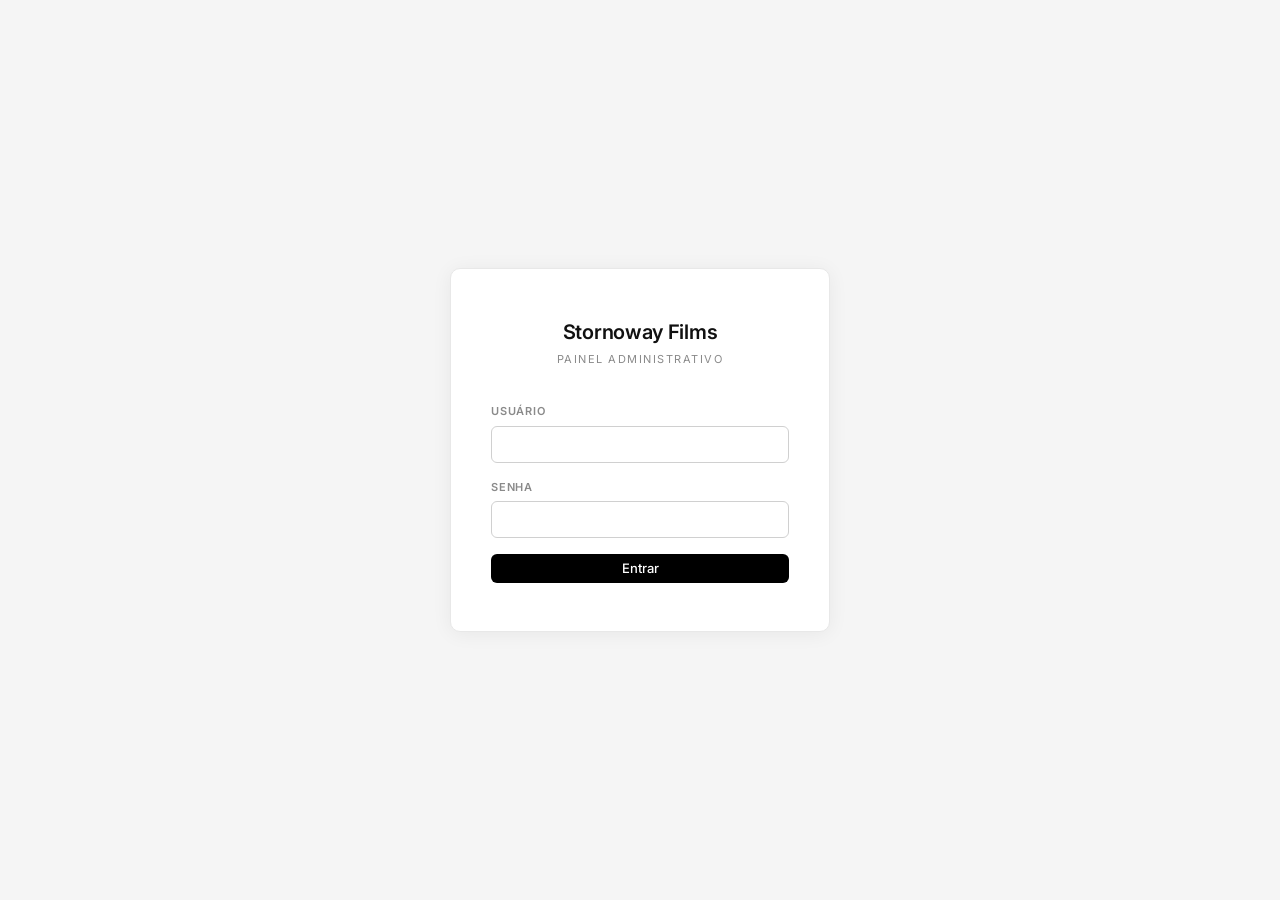
==== admin/index.html @ 33dde573 "fix: remove duplicated legacy admin markup/styles" ====
﻿<!DOCTYPE html>
<html lang="pt-BR">
<head>
  <meta charset="UTF-8" />
  <meta name="viewport" content="width=device-width, initial-scale=1" />
  <title>Admin — Stornoway Films</title>
  <link rel="preconnect" href="https://fonts.googleapis.com" />
  <link href="https://fonts.googleapis.com/css2?family=Inter:wght@300;400;500;600&display=swap" rel="stylesheet" />
  <link rel="stylesheet" href="/admin/css/admin.css" />
</head>
<body>

  <div id="loginScreen" class="login-screen">
    <div class="login-card">
      <div class="login-logo">Stornoway Films</div>
      <div class="login-sub">Painel Administrativo</div>
      <div id="loginError" class="login-error"></div>
      <form id="loginForm">
        <div class="field">
          <label>Usuário</label>
          <input type="text" id="loginUser" autocomplete="username" required />
        </div>
        <div class="field">
          <label>Senha</label>
          <input type="password" id="loginPass" autocomplete="current-password" required />
        </div>
        <button type="submit" class="btn btn-black btn-block">Entrar</button>
      </form>
    </div>
  </div>

  <div id="appLayout" class="app-layout" style="display:none;">
    <header class="app-header">
      <div class="app-header__brand">
        <svg width="20" height="20" viewBox="0 0 24 24" fill="none" stroke="currentColor" stroke-width="1.5"><circle cx="12" cy="12" r="10"/><polygon points="10 8 16 12 10 16 10 8" fill="currentColor" stroke="none"/></svg>
        <span>Gerenciador de Vídeos</span>
      </div>
      <div class="app-header__right">
        <a href="/" target="_blank" class="app-header__link">Ver site ↗</a>
        <span id="headerUser" class="app-header__user"></span>
        <button id="logoutBtn" class="btn btn-ghost">Sair</button>
      </div>
    </header>

    <main class="app-main">
      <div class="page-header">
        <div>
          <h1 class="page-title">Vídeos do Site</h1>
          <p class="page-desc">Cada card representa um espaço de vídeo nas páginas do site. Clique para adicionar ou editar.</p>
        </div>
        <button id="refreshBtn" class="btn btn-outline btn-sm">↺ Atualizar</button>
      </div>
      <div id="videoGrid" class="video-grid">
        <div class="grid-loading">Carregando vídeos...</div>
      </div>
    </main>
  </div>

  <div id="modalOverlay" class="modal-overlay">
    <div id="modalBox" class="modal-box">
      <div class="modal-header">
        <h3 id="modalTitle"></h3>
        <button id="modalClose" class="modal-close" aria-label="Fechar">✕</button>
      </div>
      <div id="modalBody" class="modal-body"></div>
    </div>
  </div>

  <div id="toastContainer" class="toast-container"></div>
  <div id="confirmOverlay" class="confirm-overlay" style="display:none;"></div>

  <script src="/admin/js/app.js"></script>
</body>
</html>
---- admin/css/admin.css ----
﻿/* ============================================================
   ADMIN — Stornoway Films · Minimal B&W
   ============================================================ */

:root {
  --white:  #FFFFFF;
  --off:    #F5F5F5;
  --line:   #E8E8E8;
  --line2:  #D0D0D0;
  --muted:  #8A8A8A;
  --text:   #111111;
  --black:  #000000;
  --danger: #CC2222;
  --green:  #1A7A3A;
  --radius: 10px;
  --font:   'Inter', -apple-system, BlinkMacSystemFont, sans-serif;
}

* { margin: 0; padding: 0; box-sizing: border-box; }
body { font-family: var(--font); background: var(--off); color: var(--text); font-size: 14px; line-height: 1.5; min-height: 100vh; }

.login-screen { min-height: 100vh; display: flex; align-items: center; justify-content: center; background: var(--off); }
.login-card { background: var(--white); border: 1px solid var(--line); border-radius: var(--radius); padding: 48px 40px; width: 100%; max-width: 380px; box-shadow: 0 2px 20px rgba(0,0,0,.06); }
.login-logo { font-size: 20px; font-weight: 600; letter-spacing: -.3px; text-align: center; margin-bottom: 4px; }
.login-sub { text-align: center; color: var(--muted); font-size: 11px; text-transform: uppercase; letter-spacing: 1.5px; margin-bottom: 36px; }
.login-error { background: #FEF2F2; border: 1px solid #FCA5A5; color: var(--danger); border-radius: 6px; padding: 10px 14px; font-size: 13px; margin-bottom: 16px; display: none; }

.field { margin-bottom: 16px; }
.field label { display: block; font-size: 11px; font-weight: 600; text-transform: uppercase; letter-spacing: .8px; color: var(--muted); margin-bottom: 6px; }
.field input, .field select, .field textarea { width: 100%; padding: 9px 12px; border: 1px solid var(--line2); border-radius: 6px; font-size: 14px; font-family: inherit; color: var(--text); background: var(--white); outline: none; transition: border-color .15s; }
.field input:focus, .field select:focus, .field textarea:focus { border-color: var(--black); }
.field textarea { min-height: 80px; resize: vertical; }
.field-hint { font-size: 11px; color: var(--muted); margin-top: 4px; }

.btn { display: inline-flex; align-items: center; justify-content: center; gap: 6px; padding: 8px 16px; border-radius: 6px; font-size: 13px; font-weight: 500; font-family: inherit; cursor: pointer; border: none; transition: all .15s; text-decoration: none; white-space: nowrap; line-height: 1; }
.btn:disabled { opacity: .4; cursor: default; }
.btn-black { background: var(--black); color: var(--white); }
.btn-black:hover:not(:disabled) { background: #333; }
.btn-outline { background: var(--white); color: var(--text); border: 1px solid var(--line2); }
.btn-outline:hover:not(:disabled) { border-color: var(--text); }
.btn-ghost { background: transparent; color: var(--muted); }
.btn-ghost:hover:not(:disabled) { color: var(--text); }
.btn-danger { background: #FEF2F2; color: var(--danger); border: 1px solid #FCA5A5; }
.btn-danger:hover:not(:disabled) { background: #FEE2E2; }
.btn-success { background: #F0FBF4; color: var(--green); border: 1px solid #86EFAC; }
.btn-success:hover:not(:disabled) { background: #DCFCE7; }
.btn-sm { padding: 5px 11px; font-size: 12px; }
.btn-block { width: 100%; }

.app-layout { min-height: 100vh; background: var(--off); }
.app-header { background: var(--white); border-bottom: 1px solid var(--line); padding: 0 32px; height: 54px; display: flex; align-items: center; justify-content: space-between; position: sticky; top: 0; z-index: 100; }
.app-header__brand { display: flex; align-items: center; gap: 10px; font-weight: 600; font-size: 15px; letter-spacing: -.2px; }
.app-header__brand svg { color: var(--muted); }
.app-header__right { display: flex; align-items: center; gap: 16px; }
.app-header__link { font-size: 13px; color: var(--muted); text-decoration: none; }
.app-header__link:hover { color: var(--text); }
.app-header__user { font-size: 13px; color: var(--muted); }
.app-main { padding: 36px 32px; max-width: 1360px; margin: 0 auto; }
.page-header { display: flex; align-items: flex-start; justify-content: space-between; margin-bottom: 28px; }
.page-title { font-size: 22px; font-weight: 600; letter-spacing: -.3px; margin-bottom: 4px; }
.page-desc { color: var(--muted); font-size: 13px; }

.video-grid { display: grid; grid-template-columns: repeat(auto-fill, minmax(300px, 1fr)); gap: 20px; }
.grid-loading { color: var(--muted); font-size: 13px; padding: 48px 0; text-align: center; grid-column: 1/-1; }

.video-card { background: var(--white); border: 1px solid var(--line); border-radius: var(--radius); overflow: hidden; transition: box-shadow .2s, border-color .2s; }
.video-card:hover { box-shadow: 0 4px 20px rgba(0,0,0,.08); }
.video-card--empty { border-style: dashed; }
.video-card--empty:hover { border-color: var(--text); }
.vc-preview { position: relative; aspect-ratio: 16/9; background: #111; overflow: hidden; }
.vc-preview video, .vc-preview img { width: 100%; height: 100%; object-fit: cover; display: block; }
.vc-preview-empty { width: 100%; height: 100%; display: flex; flex-direction: column; align-items: center; justify-content: center; gap: 10px; background: #F8F8F8; cursor: pointer; transition: background .15s; }
.vc-preview-empty:hover { background: #F0F0F0; }
.vc-preview-empty svg { width: 32px; height: 32px; color: #BBBBBB; }
.vc-preview-empty span { font-size: 12px; color: var(--muted); }
.vc-badge { position: absolute; top: 10px; left: 10px; background: rgba(0,0,0,.75); color: #fff; font-size: 10px; font-weight: 600; padding: 3px 8px; border-radius: 20px; text-transform: uppercase; letter-spacing: .4px; backdrop-filter: blur(4px); }
.vc-badge--fallback { background: rgba(255,255,255,.85); color: #555; }
.vc-status { position: absolute; top: 10px; right: 10px; width: 9px; height: 9px; border-radius: 50%; background: #22C55E; box-shadow: 0 0 0 2px rgba(255,255,255,.4); }
.vc-status--off { background: #BBBBBB; }
.vc-overlay { position: absolute; inset: 0; background: rgba(0,0,0,.55); display: flex; align-items: center; justify-content: center; gap: 8px; opacity: 0; transition: opacity .2s; }
.vc-preview:hover .vc-overlay { opacity: 1; }
.vc-body { padding: 14px 16px 16px; }
.vc-page { font-size: 10px; font-weight: 600; text-transform: uppercase; letter-spacing: .8px; color: var(--muted); margin-bottom: 3px; }
.vc-name { font-size: 14px; font-weight: 600; margin-bottom: 4px; }
.vc-info { font-size: 11px; color: var(--muted); white-space: nowrap; overflow: hidden; text-overflow: ellipsis; margin-bottom: 12px; font-family: monospace; }
.vc-actions { display: flex; gap: 7px; flex-wrap: wrap; }

.type-toggle { display: grid; grid-template-columns: 1fr 1fr; gap: 0; border: 1px solid var(--line2); border-radius: 6px; overflow: hidden; margin-bottom: 20px; }
.type-toggle input[type="radio"] { display: none; }
.type-toggle label { padding: 11px 16px; text-align: center; cursor: pointer; font-size: 13px; font-weight: 500; color: var(--muted); transition: all .15s; border-right: 1px solid var(--line2); user-select: none; }
.type-toggle label:last-of-type { border-right: none; }
.type-toggle input[type="radio"]:checked + label { background: var(--black); color: var(--white); }

.upload-zone { border: 2px dashed var(--line2); border-radius: 6px; padding: 28px 16px; text-align: center; cursor: pointer; transition: all .2s; user-select: none; }
.upload-zone:hover, .upload-zone--drag { border-color: var(--black); background: #F8F8F8; }
.upload-zone input { display: none; }
.upload-zone__icon { font-size: 26px; margin-bottom: 8px; opacity: .35; }
.upload-zone__text { font-size: 13px; color: var(--muted); }
.upload-zone__text strong { color: var(--text); }
.upload-zone__name { font-size: 12px; color: var(--text); margin-top: 8px; font-weight: 500; }

.current-preview { margin-bottom: 16px; }
.current-preview video { width: 100%; border-radius: 6px; max-height: 180px; background: #111; }
.current-preview p { font-size: 11px; color: var(--muted); margin-top: 6px; }

.modal-overlay { position: fixed; inset: 0; background: rgba(0,0,0,.45); z-index: 1000; display: flex; align-items: center; justify-content: center; padding: 20px; opacity: 0; pointer-events: none; transition: opacity .2s; }
.modal-overlay--open { opacity: 1; pointer-events: all; }
.modal-box { background: var(--white); border-radius: var(--radius); width: 100%; max-width: 460px; max-height: 92vh; overflow-y: auto; box-shadow: 0 24px 64px rgba(0,0,0,.18); }
.modal-header { display: flex; align-items: center; justify-content: space-between; padding: 20px 24px 16px; border-bottom: 1px solid var(--line); position: sticky; top: 0; background: var(--white); z-index: 1; }
.modal-header h3 { font-size: 15px; font-weight: 600; }
.modal-close { background: none; border: none; cursor: pointer; font-size: 16px; color: var(--muted); line-height: 1; padding: 4px 6px; border-radius: 4px; }
.modal-close:hover { color: var(--text); background: var(--off); }
.modal-body { padding: 20px 24px 24px; }
.modal-footer { display: flex; justify-content: flex-end; gap: 8px; margin-top: 20px; padding-top: 16px; border-top: 1px solid var(--line); }
.yt-info { background: var(--off); border-radius: 6px; padding: 11px 13px; font-size: 12px; color: var(--muted); margin-top: 10px; line-height: 1.7; }

.toast-container { position: fixed; bottom: 24px; right: 24px; z-index: 2000; display: flex; flex-direction: column; gap: 8px; }
.toast { background: var(--text); color: var(--white); padding: 10px 16px; border-radius: 6px; font-size: 13px; font-weight: 500; animation: toastIn .2s ease; max-width: 320px; box-shadow: 0 4px 16px rgba(0,0,0,.2); }
.toast--error { background: var(--danger); }
@keyframes toastIn { from { opacity:0; transform:translateY(6px); } to { opacity:1; transform:none; } }

.confirm-overlay { position: fixed; inset: 0; background: rgba(0,0,0,.45); z-index: 2000; display: flex; align-items: center; justify-content: center; padding: 20px; }
.confirm-box { background: var(--white); border-radius: var(--radius); padding: 28px; max-width: 380px; width: 100%; box-shadow: 0 24px 64px rgba(0,0,0,.18); }
.confirm-box h3 { font-size: 16px; font-weight: 600; margin-bottom: 8px; }
.confirm-box p { color: var(--muted); font-size: 13px; margin-bottom: 20px; line-height: 1.6; }
.confirm-box__actions { display: flex; gap: 8px; justify-content: flex-end; }

@media (max-width: 640px) {
  .app-header { padding: 0 16px; }
  .app-main { padding: 20px 16px; }
  .video-grid { grid-template-columns: 1fr; }
  .page-header { flex-direction: column; gap: 12px; }
}
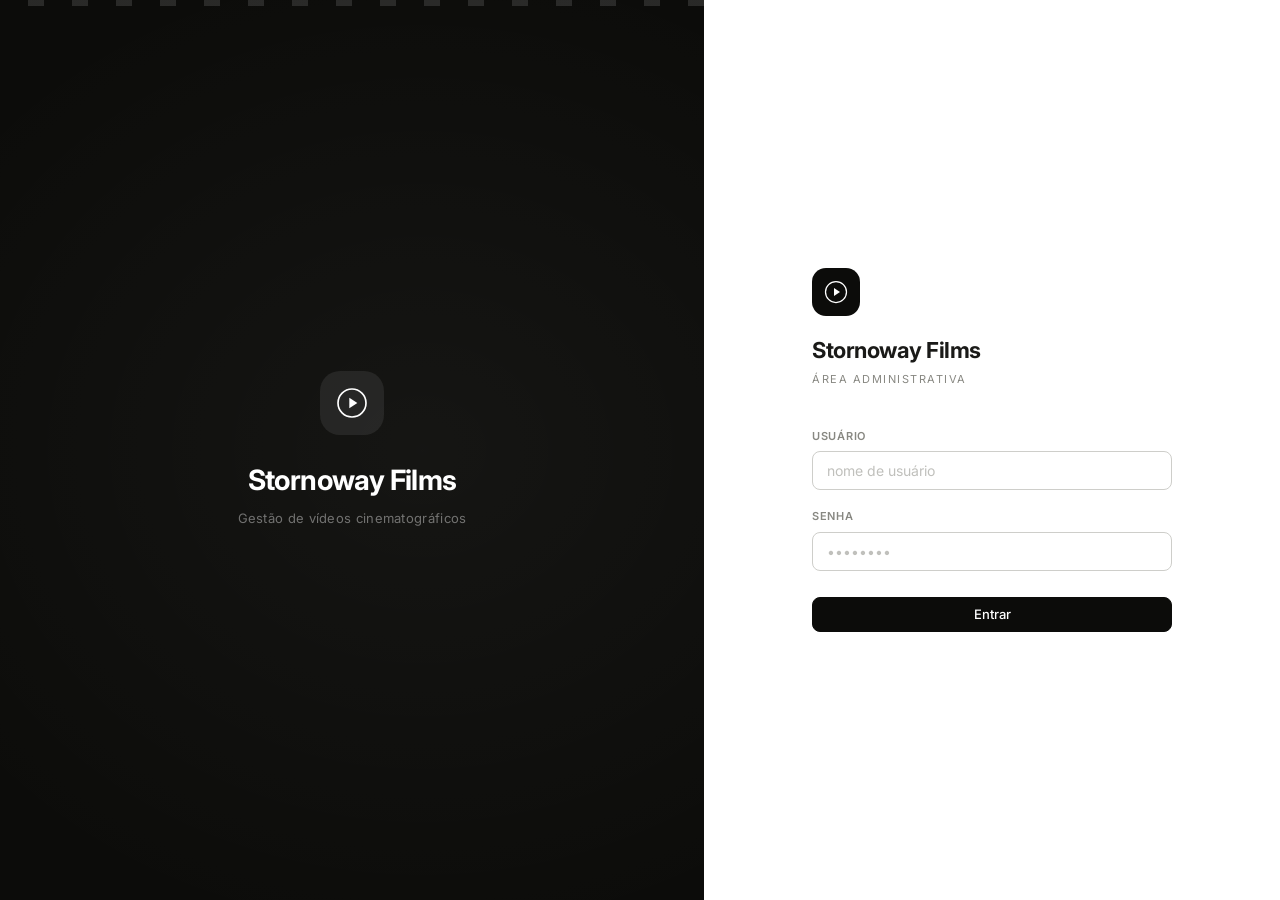
==== commit 41a24711: "feat: redesign admin panel with premium cinematic UI" ====
--- a/admin/index.html
+++ b/admin/index.html
@@ -3,72 +3,129 @@
 <head>
   <meta charset="UTF-8" />
   <meta name="viewport" content="width=device-width, initial-scale=1" />
-  <title>Admin — Stornoway Films</title>
+  <title>Stornoway Films — Admin</title>
   <link rel="preconnect" href="https://fonts.googleapis.com" />
-  <link href="https://fonts.googleapis.com/css2?family=Inter:wght@300;400;500;600&display=swap" rel="stylesheet" />
+  <link href="https://fonts.googleapis.com/css2?family=Inter:wght@300;400;500;600;700&display=swap" rel="stylesheet" />
   <link rel="stylesheet" href="/admin/css/admin.css" />
 </head>
 <body>
 
+  <!-- ─── LOGIN ──────────────────────────────────────────── -->
   <div id="loginScreen" class="login-screen">
-    <div class="login-card">
-      <div class="login-logo">Stornoway Films</div>
-      <div class="login-sub">Painel Administrativo</div>
-      <div id="loginError" class="login-error"></div>
-      <form id="loginForm">
-        <div class="field">
-          <label>Usuário</label>
-          <input type="text" id="loginUser" autocomplete="username" required />
+    <div class="login-visual">
+      <div class="login-visual__text">
+        <div class="lv-logo">
+          <svg viewBox="0 0 24 24" fill="none"><circle cx="12" cy="12" r="10.5" stroke="currentColor" stroke-width="1.25"/><polygon points="10 8 16 12 10 16" fill="currentColor"/></svg>
         </div>
-        <div class="field">
-          <label>Senha</label>
-          <input type="password" id="loginPass" autocomplete="current-password" required />
+        <h2 class="lv-title">Stornoway Films</h2>
+        <p class="lv-sub">Gestão de vídeos cinematográficos</p>
+      </div>
+    </div>
+    <div class="login-panel">
+      <div class="login-card">
+        <div class="lc-brand">
+          <div class="lc-mark">
+            <svg viewBox="0 0 24 24" fill="none"><circle cx="12" cy="12" r="10.5" stroke="currentColor" stroke-width="1.25"/><polygon points="10 8 16 12 10 16" fill="currentColor"/></svg>
+          </div>
+          <h1 class="lc-name">Stornoway Films</h1>
+          <p class="lc-tag">Área Administrativa</p>
         </div>
-        <button type="submit" class="btn btn-black btn-block">Entrar</button>
-      </form>
+        <div id="loginError" class="login-error" role="alert"></div>
+        <form id="loginForm" novalidate>
+          <div class="field">
+            <label for="loginUser">Usuário</label>
+            <input type="text" id="loginUser" placeholder="nome de usuário" autocomplete="username" />
+          </div>
+          <div class="field">
+            <label for="loginPass">Senha</label>
+            <input type="password" id="loginPass" placeholder="••••••••" autocomplete="current-password" />
+          </div>
+          <button type="submit" id="loginBtn" class="btn btn-primary btn-block" style="margin-top:8px">
+            <span id="loginBtnText">Entrar</span>
+            <svg id="loginSpinner" class="spin" viewBox="0 0 24 24" fill="none" stroke="currentColor" stroke-width="2.5" style="display:none;width:16px;height:16px"><path d="M21 12a9 9 0 1 1-6.219-8.56"/></svg>
+          </button>
+        </form>
+      </div>
     </div>
   </div>
 
-  <div id="appLayout" class="app-layout" style="display:none;">
-    <header class="app-header">
-      <div class="app-header__brand">
-        <svg width="20" height="20" viewBox="0 0 24 24" fill="none" stroke="currentColor" stroke-width="1.5"><circle cx="12" cy="12" r="10"/><polygon points="10 8 16 12 10 16 10 8" fill="currentColor" stroke="none"/></svg>
-        <span>Gerenciador de Vídeos</span>
+  <!-- ─── APP ────────────────────────────────────────────── -->
+  <div id="appLayout" class="app-layout" style="display:none">
+
+    <aside id="sidebar" class="sidebar">
+      <div class="sb-brand">
+        <div class="sb-logo">
+          <svg viewBox="0 0 24 24" fill="none"><circle cx="12" cy="12" r="10.5" stroke="currentColor" stroke-width="1.25"/><polygon points="10 8 16 12 10 16" fill="currentColor"/></svg>
+        </div>
+        <div>
+          <span class="sb-name">Stornoway</span>
+          <span class="sb-sub">Films Admin</span>
+        </div>
       </div>
-      <div class="app-header__right">
-        <a href="/" target="_blank" class="app-header__link">Ver site ↗</a>
-        <span id="headerUser" class="app-header__user"></span>
-        <button id="logoutBtn" class="btn btn-ghost">Sair</button>
+      <nav class="sb-nav">
+        <span class="sb-cat">Conteúdo</span>
+        <a href="#" class="sb-link is-active">
+          <svg viewBox="0 0 24 24" fill="none" stroke="currentColor" stroke-width="1.75"><rect x="2" y="3" width="20" height="14" rx="2.5"/><path d="m8 21 4-4 4 4"/></svg>
+          Vídeos do Site
+          <span class="sb-badge" id="videoBadge">6</span>
+        </a>
+      </nav>
+      <div class="sb-foot">
+        <a href="/" target="_blank" rel="noopener" class="sb-foot-link">
+          <svg viewBox="0 0 24 24" fill="none" stroke="currentColor" stroke-width="1.75"><path d="M18 13v6a2 2 0 0 1-2 2H5a2 2 0 0 1-2-2V8a2 2 0 0 1 2-2h6"/><polyline points="15 3 21 3 21 9"/><line x1="10" y1="14" x2="21" y2="3"/></svg>
+          Ver site
+        </a>
+        <button id="logoutBtn" class="sb-foot-link sb-logout">
+          <svg viewBox="0 0 24 24" fill="none" stroke="currentColor" stroke-width="1.75"><path d="M9 21H5a2 2 0 0 1-2-2V5a2 2 0 0 1 2-2h4"/><polyline points="16 17 21 12 16 7"/><line x1="21" y1="12" x2="9" y2="12"/></svg>
+          <span>Sair</span>
+          <span id="sidebarUser" class="sb-username"></span>
+        </button>
       </div>
-    </header>
+    </aside>
 
-    <main class="app-main">
-      <div class="page-header">
-        <div>
-          <h1 class="page-title">Vídeos do Site</h1>
-          <p class="page-desc">Cada card representa um espaço de vídeo nas páginas do site. Clique para adicionar ou editar.</p>
+    <div class="main-wrap">
+      <header class="main-header">
+        <button id="menuToggle" class="menu-toggle" aria-label="Abrir menu">
+          <svg viewBox="0 0 24 24" fill="none" stroke="currentColor" stroke-width="2"><line x1="3" y1="6" x2="21" y2="6"/><line x1="3" y1="12" x2="21" y2="12"/><line x1="3" y1="18" x2="21" y2="18"/></svg>
+        </button>
+        <div class="mh-info">
+          <h1 class="mh-title">Gerenciador de Vídeos</h1>
+          <p class="mh-desc">Gerencie os vídeos de cada seção do site</p>
         </div>
-        <button id="refreshBtn" class="btn btn-outline btn-sm">↺ Atualizar</button>
-      </div>
-      <div id="videoGrid" class="video-grid">
-        <div class="grid-loading">Carregando vídeos...</div>
-      </div>
-    </main>
+        <button id="refreshBtn" class="btn btn-ghost btn-sm">
+          <svg viewBox="0 0 24 24" fill="none" stroke="currentColor" stroke-width="2"><polyline points="1 4 1 10 7 10"/><path d="M3.51 15a9 9 0 1 0 .49-3.44"/></svg>
+          Atualizar
+        </button>
+      </header>
+      <main class="main-content">
+        <div id="videoGrid" class="video-grid">
+          <div class="grid-loading">
+            <div class="ld-dots"><span></span><span></span><span></span></div>
+            <p>Carregando vídeos…</p>
+          </div>
+        </div>
+      </main>
+    </div>
+
+    <div id="sidebarBackdrop" class="sb-backdrop"></div>
   </div>
 
-  <div id="modalOverlay" class="modal-overlay">
+  <!-- ─── MODAL ──────────────────────────────────────────── -->
+  <div id="modalOverlay" class="modal-overlay" role="dialog" aria-modal="true">
     <div id="modalBox" class="modal-box">
-      <div class="modal-header">
-        <h3 id="modalTitle"></h3>
-        <button id="modalClose" class="modal-close" aria-label="Fechar">✕</button>
+      <div class="modal-head">
+        <h3 id="modalTitle" class="modal-head__title"></h3>
+        <button id="modalClose" class="modal-close" aria-label="Fechar">
+          <svg viewBox="0 0 24 24" fill="none" stroke="currentColor" stroke-width="2.5"><line x1="18" y1="6" x2="6" y2="18"/><line x1="6" y1="6" x2="18" y2="18"/></svg>
+        </button>
       </div>
       <div id="modalBody" class="modal-body"></div>
     </div>
   </div>
 
-  <div id="toastContainer" class="toast-container"></div>
-  <div id="confirmOverlay" class="confirm-overlay" style="display:none;"></div>
+  <div id="toastContainer" class="toast-wrap"></div>
+  <div id="confirmOverlay" class="confirm-overlay" style="display:none"></div>
 
   <script src="/admin/js/app.js"></script>
 </body>
-</html>
+</html>
--- a/admin/css/admin.css
+++ b/admin/css/admin.css
@@ -1,133 +1,242 @@
-﻿/* ============================================================
-   ADMIN — Stornoway Films · Minimal B&W
-   ============================================================ */
+﻿/* ================================================================
+   STORNOWAY FILMS — ADMIN PANEL  |  Premium Cinematic Design
+   ================================================================ */
 
 :root {
-  --white:  #FFFFFF;
-  --off:    #F5F5F5;
-  --line:   #E8E8E8;
-  --line2:  #D0D0D0;
-  --muted:  #8A8A8A;
-  --text:   #111111;
-  --black:  #000000;
-  --danger: #CC2222;
-  --green:  #1A7A3A;
-  --radius: 10px;
-  --font:   'Inter', -apple-system, BlinkMacSystemFont, sans-serif;
-}
-
-* { margin: 0; padding: 0; box-sizing: border-box; }
-body { font-family: var(--font); background: var(--off); color: var(--text); font-size: 14px; line-height: 1.5; min-height: 100vh; }
-
-.login-screen { min-height: 100vh; display: flex; align-items: center; justify-content: center; background: var(--off); }
-.login-card { background: var(--white); border: 1px solid var(--line); border-radius: var(--radius); padding: 48px 40px; width: 100%; max-width: 380px; box-shadow: 0 2px 20px rgba(0,0,0,.06); }
-.login-logo { font-size: 20px; font-weight: 600; letter-spacing: -.3px; text-align: center; margin-bottom: 4px; }
-.login-sub { text-align: center; color: var(--muted); font-size: 11px; text-transform: uppercase; letter-spacing: 1.5px; margin-bottom: 36px; }
-.login-error { background: #FEF2F2; border: 1px solid #FCA5A5; color: var(--danger); border-radius: 6px; padding: 10px 14px; font-size: 13px; margin-bottom: 16px; display: none; }
-
-.field { margin-bottom: 16px; }
-.field label { display: block; font-size: 11px; font-weight: 600; text-transform: uppercase; letter-spacing: .8px; color: var(--muted); margin-bottom: 6px; }
-.field input, .field select, .field textarea { width: 100%; padding: 9px 12px; border: 1px solid var(--line2); border-radius: 6px; font-size: 14px; font-family: inherit; color: var(--text); background: var(--white); outline: none; transition: border-color .15s; }
-.field input:focus, .field select:focus, .field textarea:focus { border-color: var(--black); }
-.field textarea { min-height: 80px; resize: vertical; }
-.field-hint { font-size: 11px; color: var(--muted); margin-top: 4px; }
-
-.btn { display: inline-flex; align-items: center; justify-content: center; gap: 6px; padding: 8px 16px; border-radius: 6px; font-size: 13px; font-weight: 500; font-family: inherit; cursor: pointer; border: none; transition: all .15s; text-decoration: none; white-space: nowrap; line-height: 1; }
-.btn:disabled { opacity: .4; cursor: default; }
-.btn-black { background: var(--black); color: var(--white); }
-.btn-black:hover:not(:disabled) { background: #333; }
-.btn-outline { background: var(--white); color: var(--text); border: 1px solid var(--line2); }
-.btn-outline:hover:not(:disabled) { border-color: var(--text); }
-.btn-ghost { background: transparent; color: var(--muted); }
-.btn-ghost:hover:not(:disabled) { color: var(--text); }
-.btn-danger { background: #FEF2F2; color: var(--danger); border: 1px solid #FCA5A5; }
-.btn-danger:hover:not(:disabled) { background: #FEE2E2; }
-.btn-success { background: #F0FBF4; color: var(--green); border: 1px solid #86EFAC; }
-.btn-success:hover:not(:disabled) { background: #DCFCE7; }
-.btn-sm { padding: 5px 11px; font-size: 12px; }
-.btn-block { width: 100%; }
-
-.app-layout { min-height: 100vh; background: var(--off); }
-.app-header { background: var(--white); border-bottom: 1px solid var(--line); padding: 0 32px; height: 54px; display: flex; align-items: center; justify-content: space-between; position: sticky; top: 0; z-index: 100; }
-.app-header__brand { display: flex; align-items: center; gap: 10px; font-weight: 600; font-size: 15px; letter-spacing: -.2px; }
-.app-header__brand svg { color: var(--muted); }
-.app-header__right { display: flex; align-items: center; gap: 16px; }
-.app-header__link { font-size: 13px; color: var(--muted); text-decoration: none; }
-.app-header__link:hover { color: var(--text); }
-.app-header__user { font-size: 13px; color: var(--muted); }
-.app-main { padding: 36px 32px; max-width: 1360px; margin: 0 auto; }
-.page-header { display: flex; align-items: flex-start; justify-content: space-between; margin-bottom: 28px; }
-.page-title { font-size: 22px; font-weight: 600; letter-spacing: -.3px; margin-bottom: 4px; }
-.page-desc { color: var(--muted); font-size: 13px; }
-
-.video-grid { display: grid; grid-template-columns: repeat(auto-fill, minmax(300px, 1fr)); gap: 20px; }
-.grid-loading { color: var(--muted); font-size: 13px; padding: 48px 0; text-align: center; grid-column: 1/-1; }
-
-.video-card { background: var(--white); border: 1px solid var(--line); border-radius: var(--radius); overflow: hidden; transition: box-shadow .2s, border-color .2s; }
-.video-card:hover { box-shadow: 0 4px 20px rgba(0,0,0,.08); }
-.video-card--empty { border-style: dashed; }
-.video-card--empty:hover { border-color: var(--text); }
-.vc-preview { position: relative; aspect-ratio: 16/9; background: #111; overflow: hidden; }
-.vc-preview video, .vc-preview img { width: 100%; height: 100%; object-fit: cover; display: block; }
-.vc-preview-empty { width: 100%; height: 100%; display: flex; flex-direction: column; align-items: center; justify-content: center; gap: 10px; background: #F8F8F8; cursor: pointer; transition: background .15s; }
-.vc-preview-empty:hover { background: #F0F0F0; }
-.vc-preview-empty svg { width: 32px; height: 32px; color: #BBBBBB; }
-.vc-preview-empty span { font-size: 12px; color: var(--muted); }
-.vc-badge { position: absolute; top: 10px; left: 10px; background: rgba(0,0,0,.75); color: #fff; font-size: 10px; font-weight: 600; padding: 3px 8px; border-radius: 20px; text-transform: uppercase; letter-spacing: .4px; backdrop-filter: blur(4px); }
-.vc-badge--fallback { background: rgba(255,255,255,.85); color: #555; }
-.vc-status { position: absolute; top: 10px; right: 10px; width: 9px; height: 9px; border-radius: 50%; background: #22C55E; box-shadow: 0 0 0 2px rgba(255,255,255,.4); }
-.vc-status--off { background: #BBBBBB; }
-.vc-overlay { position: absolute; inset: 0; background: rgba(0,0,0,.55); display: flex; align-items: center; justify-content: center; gap: 8px; opacity: 0; transition: opacity .2s; }
-.vc-preview:hover .vc-overlay { opacity: 1; }
-.vc-body { padding: 14px 16px 16px; }
-.vc-page { font-size: 10px; font-weight: 600; text-transform: uppercase; letter-spacing: .8px; color: var(--muted); margin-bottom: 3px; }
-.vc-name { font-size: 14px; font-weight: 600; margin-bottom: 4px; }
-.vc-info { font-size: 11px; color: var(--muted); white-space: nowrap; overflow: hidden; text-overflow: ellipsis; margin-bottom: 12px; font-family: monospace; }
-.vc-actions { display: flex; gap: 7px; flex-wrap: wrap; }
-
-.type-toggle { display: grid; grid-template-columns: 1fr 1fr; gap: 0; border: 1px solid var(--line2); border-radius: 6px; overflow: hidden; margin-bottom: 20px; }
-.type-toggle input[type="radio"] { display: none; }
-.type-toggle label { padding: 11px 16px; text-align: center; cursor: pointer; font-size: 13px; font-weight: 500; color: var(--muted); transition: all .15s; border-right: 1px solid var(--line2); user-select: none; }
-.type-toggle label:last-of-type { border-right: none; }
-.type-toggle input[type="radio"]:checked + label { background: var(--black); color: var(--white); }
-
-.upload-zone { border: 2px dashed var(--line2); border-radius: 6px; padding: 28px 16px; text-align: center; cursor: pointer; transition: all .2s; user-select: none; }
-.upload-zone:hover, .upload-zone--drag { border-color: var(--black); background: #F8F8F8; }
-.upload-zone input { display: none; }
-.upload-zone__icon { font-size: 26px; margin-bottom: 8px; opacity: .35; }
-.upload-zone__text { font-size: 13px; color: var(--muted); }
-.upload-zone__text strong { color: var(--text); }
-.upload-zone__name { font-size: 12px; color: var(--text); margin-top: 8px; font-weight: 500; }
-
-.current-preview { margin-bottom: 16px; }
-.current-preview video { width: 100%; border-radius: 6px; max-height: 180px; background: #111; }
-.current-preview p { font-size: 11px; color: var(--muted); margin-top: 6px; }
-
-.modal-overlay { position: fixed; inset: 0; background: rgba(0,0,0,.45); z-index: 1000; display: flex; align-items: center; justify-content: center; padding: 20px; opacity: 0; pointer-events: none; transition: opacity .2s; }
-.modal-overlay--open { opacity: 1; pointer-events: all; }
-.modal-box { background: var(--white); border-radius: var(--radius); width: 100%; max-width: 460px; max-height: 92vh; overflow-y: auto; box-shadow: 0 24px 64px rgba(0,0,0,.18); }
-.modal-header { display: flex; align-items: center; justify-content: space-between; padding: 20px 24px 16px; border-bottom: 1px solid var(--line); position: sticky; top: 0; background: var(--white); z-index: 1; }
-.modal-header h3 { font-size: 15px; font-weight: 600; }
-.modal-close { background: none; border: none; cursor: pointer; font-size: 16px; color: var(--muted); line-height: 1; padding: 4px 6px; border-radius: 4px; }
-.modal-close:hover { color: var(--text); background: var(--off); }
-.modal-body { padding: 20px 24px 24px; }
-.modal-footer { display: flex; justify-content: flex-end; gap: 8px; margin-top: 20px; padding-top: 16px; border-top: 1px solid var(--line); }
-.yt-info { background: var(--off); border-radius: 6px; padding: 11px 13px; font-size: 12px; color: var(--muted); margin-top: 10px; line-height: 1.7; }
-
-.toast-container { position: fixed; bottom: 24px; right: 24px; z-index: 2000; display: flex; flex-direction: column; gap: 8px; }
-.toast { background: var(--text); color: var(--white); padding: 10px 16px; border-radius: 6px; font-size: 13px; font-weight: 500; animation: toastIn .2s ease; max-width: 320px; box-shadow: 0 4px 16px rgba(0,0,0,.2); }
-.toast--error { background: var(--danger); }
-@keyframes toastIn { from { opacity:0; transform:translateY(6px); } to { opacity:1; transform:none; } }
-
-.confirm-overlay { position: fixed; inset: 0; background: rgba(0,0,0,.45); z-index: 2000; display: flex; align-items: center; justify-content: center; padding: 20px; }
-.confirm-box { background: var(--white); border-radius: var(--radius); padding: 28px; max-width: 380px; width: 100%; box-shadow: 0 24px 64px rgba(0,0,0,.18); }
-.confirm-box h3 { font-size: 16px; font-weight: 600; margin-bottom: 8px; }
-.confirm-box p { color: var(--muted); font-size: 13px; margin-bottom: 20px; line-height: 1.6; }
-.confirm-box__actions { display: flex; gap: 8px; justify-content: flex-end; }
-
-@media (max-width: 640px) {
-  .app-header { padding: 0 16px; }
-  .app-main { padding: 20px 16px; }
-  .video-grid { grid-template-columns: 1fr; }
-  .page-header { flex-direction: column; gap: 12px; }
-}
+  --bg:          #F2F2F0;
+  --white:       #FFFFFF;
+  --border:      #E5E5E2;
+  --border2:     #CECECA;
+  --muted:       #888882;
+  --text:        #1A1A18;
+  --black:       #0C0C0A;
+  --sb-bg:       #0F0F0D;
+  --sb-border:   rgba(255,255,255,.07);
+  --sb-text:     #E0E0DC;
+  --sb-muted:    #555550;
+  --sb-hover:    rgba(255,255,255,.06);
+  --sb-active:   rgba(255,255,255,.11);
+  --sb-w:        230px;
+  --red:         #DC2626;
+  --green:       #16A34A;
+  --amber:       #B45309;
+  --r:           12px;
+  --r-sm:        8px;
+  --r-xs:        6px;
+  --sh-card:     0 1px 4px rgba(0,0,0,.04),0 4px 16px rgba(0,0,0,.04);
+  --sh-modal:    0 24px 80px rgba(0,0,0,.22);
+  --font:        'Inter',-apple-system,BlinkMacSystemFont,'Segoe UI',sans-serif;
+  --mono:        'SFMono-Regular',Consolas,'Courier New',monospace;
+}
+
+*,*::before,*::after { box-sizing:border-box;margin:0;padding:0 }
+html { -webkit-text-size-adjust:100% }
+body { font-family:var(--font);background:var(--bg);color:var(--text);font-size:14px;line-height:1.5;min-height:100vh;-webkit-font-smoothing:antialiased }
+a { text-decoration:none }
+button { font-family:inherit }
+img,video { display:block }
+
+/* ── LOGIN ─────────────────────────────────────────────────── */
+.login-screen { min-height:100vh;display:flex }
+
+.login-visual {
+  flex:0 0 55%;
+  background:var(--black);
+  position:relative;
+  overflow:hidden;
+  display:flex;
+  align-items:center;
+  justify-content:center;
+}
+.login-visual::before {
+  content:'';position:absolute;inset:0;
+  background:radial-gradient(ellipse 120% 80% at 60% 50%,rgba(255,255,255,.04) 0%,transparent 70%);
+}
+.login-visual::after {
+  content:'';position:absolute;top:0;left:0;right:0;height:6px;
+  background:repeating-linear-gradient(90deg,transparent 0,transparent 28px,rgba(255,255,255,.12) 28px,rgba(255,255,255,.12) 44px);
+}
+.login-visual__text { position:relative;z-index:1;text-align:center;padding:40px }
+.lv-logo { width:64px;height:64px;background:rgba(255,255,255,.08);border-radius:20px;display:flex;align-items:center;justify-content:center;color:#fff;margin:0 auto 24px }
+.lv-logo svg { width:32px;height:32px }
+.lv-title { font-size:28px;font-weight:700;letter-spacing:-.6px;color:#fff;margin-bottom:8px }
+.lv-sub { font-size:13px;color:rgba(255,255,255,.4);letter-spacing:.3px }
+
+.login-panel { flex:0 0 45%;background:var(--white);display:flex;align-items:center;justify-content:center;padding:60px 56px }
+.login-card { width:100%;max-width:360px }
+
+.lc-brand { margin-bottom:40px }
+.lc-mark { width:48px;height:48px;background:var(--black);border-radius:14px;display:flex;align-items:center;justify-content:center;color:#fff;margin-bottom:18px }
+.lc-mark svg { width:24px;height:24px }
+.lc-name { font-size:22px;font-weight:700;letter-spacing:-.5px;color:var(--text);margin-bottom:4px }
+.lc-tag { font-size:11px;color:var(--muted);text-transform:uppercase;letter-spacing:1.5px }
+
+.login-error { background:#FEF2F2;border:1px solid #FECACA;color:var(--red);border-radius:var(--r-xs);padding:10px 14px;font-size:13px;margin-bottom:20px;display:none }
+
+/* ── FIELDS ────────────────────────────────────────────────── */
+.field { margin-bottom:18px }
+.field label { display:block;font-size:11px;font-weight:600;text-transform:uppercase;letter-spacing:.7px;color:var(--muted);margin-bottom:7px }
+.field input,.field select,.field textarea { width:100%;padding:10px 14px;border:1.5px solid var(--border2);border-radius:var(--r-sm);font-size:14px;font-family:inherit;color:var(--text);background:var(--white);outline:none;transition:border-color .15s,box-shadow .15s;appearance:none }
+.field input:focus,.field select:focus,.field textarea:focus { border-color:var(--black);box-shadow:0 0 0 3px rgba(12,12,10,.07) }
+.field input::placeholder { color:#C0C0BC }
+.field textarea { min-height:80px;resize:vertical }
+.field-hint { font-size:11px;color:var(--muted);margin-top:5px;line-height:1.5 }
+
+/* ── BUTTONS ───────────────────────────────────────────────── */
+.btn { display:inline-flex;align-items:center;justify-content:center;gap:7px;padding:10px 20px;border-radius:var(--r-sm);font-size:13px;font-weight:500;font-family:inherit;cursor:pointer;border:1.5px solid transparent;transition:background .15s,border-color .15s,color .15s,transform .1s;text-decoration:none;white-space:nowrap;line-height:1;user-select:none }
+.btn svg { width:15px;height:15px;flex-shrink:0 }
+.btn:disabled { opacity:.4;cursor:not-allowed }
+.btn:not(:disabled):active { transform:scale(.98) }
+.btn-primary { background:var(--black);color:#fff;border-color:var(--black) }
+.btn-primary:hover:not(:disabled) { background:#2A2A28;border-color:#2A2A28 }
+.btn-outline { background:var(--white);color:var(--text);border-color:var(--border2) }
+.btn-outline:hover:not(:disabled) { border-color:var(--text) }
+.btn-ghost { background:transparent;color:var(--muted);border-color:transparent }
+.btn-ghost:hover:not(:disabled) { color:var(--text);background:var(--border) }
+.btn-danger { background:#FEF2F2;color:var(--red);border-color:#FECACA }
+.btn-danger:hover:not(:disabled) { background:#FEE2E2 }
+.btn-success { background:#F0FDF4;color:var(--green);border-color:#BBF7D0 }
+.btn-success:hover:not(:disabled) { background:#DCFCE7 }
+.btn-sm { padding:6px 13px;font-size:12px }
+.btn-block { width:100% }
+.spin { animation:spin .7s linear infinite }
+@keyframes spin { to { transform:rotate(360deg) } }
+
+/* ── APP LAYOUT ────────────────────────────────────────────── */
+.app-layout { display:flex;min-height:100vh }
+
+/* ── Sidebar ───────────────────────────────────────────────── */
+.sidebar { position:fixed;inset:0 auto 0 0;width:var(--sb-w);background:var(--sb-bg);display:flex;flex-direction:column;z-index:300;border-right:1px solid var(--sb-border);transition:transform .25s cubic-bezier(.4,0,.2,1) }
+.sb-brand { display:flex;align-items:center;gap:12px;padding:22px 18px;border-bottom:1px solid var(--sb-border) }
+.sb-logo { width:36px;height:36px;background:rgba(255,255,255,.1);border-radius:10px;display:flex;align-items:center;justify-content:center;color:var(--sb-text);flex-shrink:0 }
+.sb-logo svg { width:20px;height:20px }
+.sb-name { display:block;font-size:14px;font-weight:700;color:var(--sb-text);letter-spacing:-.2px;line-height:1.2 }
+.sb-sub { display:block;font-size:10px;color:var(--sb-muted);text-transform:uppercase;letter-spacing:1px }
+.sb-nav { flex:1;padding:12px 10px;overflow-y:auto }
+.sb-cat { display:block;font-size:9px;font-weight:700;text-transform:uppercase;letter-spacing:1.2px;color:var(--sb-muted);padding:14px 10px 6px }
+.sb-link { display:flex;align-items:center;gap:9px;padding:9px 10px;border-radius:8px;font-size:13px;font-weight:500;color:rgba(224,224,220,.6);cursor:pointer;transition:background .15s,color .15s }
+.sb-link svg { width:16px;height:16px;flex-shrink:0 }
+.sb-link:hover { background:var(--sb-hover);color:var(--sb-text) }
+.sb-link.is-active { background:var(--sb-active);color:var(--sb-text) }
+.sb-badge { margin-left:auto;background:rgba(255,255,255,.1);color:var(--sb-text);font-size:10px;font-weight:700;padding:2px 7px;border-radius:20px }
+.sb-foot { padding:10px 10px 14px;border-top:1px solid var(--sb-border) }
+.sb-foot-link { display:flex;align-items:center;gap:9px;padding:9px 10px;border-radius:8px;font-size:13px;color:var(--sb-muted);background:none;border:none;font-family:inherit;cursor:pointer;transition:background .15s,color .15s;text-align:left;width:100%;text-decoration:none }
+.sb-foot-link svg { width:15px;height:15px;flex-shrink:0 }
+.sb-foot-link:hover { color:var(--sb-text);background:var(--sb-hover) }
+.sb-logout:hover { color:#FCA5A5 }
+.sb-username { margin-left:auto;font-size:11px;opacity:.5;white-space:nowrap;overflow:hidden;text-overflow:ellipsis;max-width:72px }
+.sb-backdrop { display:none;position:fixed;inset:0;background:rgba(0,0,0,.5);z-index:299;backdrop-filter:blur(2px) }
+
+/* ── Main ──────────────────────────────────────────────────── */
+.main-wrap { flex:1;margin-left:var(--sb-w);display:flex;flex-direction:column;min-height:100vh }
+.main-header { background:var(--white);border-bottom:1px solid var(--border);padding:20px 36px;display:flex;align-items:center;gap:16px;position:sticky;top:0;z-index:200 }
+.menu-toggle { display:none;background:none;border:none;cursor:pointer;color:var(--muted);padding:4px;border-radius:6px;transition:background .15s;flex-shrink:0 }
+.menu-toggle svg { width:20px;height:20px }
+.menu-toggle:hover { background:var(--border);color:var(--text) }
+.mh-info { flex:1 }
+.mh-title { font-size:18px;font-weight:700;letter-spacing:-.4px;color:var(--text);margin-bottom:1px }
+.mh-desc { font-size:12px;color:var(--muted) }
+.main-content { padding:28px 36px;flex:1 }
+
+/* ── VIDEO GRID ────────────────────────────────────────────── */
+.video-grid { display:grid;grid-template-columns:repeat(auto-fill,minmax(290px,1fr));gap:18px }
+.grid-loading { grid-column:1/-1;text-align:center;padding:80px 0;color:var(--muted);font-size:13px }
+.ld-dots { display:flex;justify-content:center;gap:5px;margin-bottom:14px }
+.ld-dots span { width:7px;height:7px;border-radius:50%;background:var(--border2);animation:ldBounce .9s infinite ease-in-out both }
+.ld-dots span:nth-child(2) { animation-delay:.16s }
+.ld-dots span:nth-child(3) { animation-delay:.32s }
+@keyframes ldBounce { 0%,80%,100% { transform:scale(.6);opacity:.3 } 40% { transform:scale(1);opacity:1 } }
+
+/* ── VIDEO CARD ────────────────────────────────────────────── */
+.video-card { background:var(--white);border:1.5px solid var(--border);border-radius:var(--r);overflow:hidden;box-shadow:var(--sh-card);transition:box-shadow .2s,border-color .2s,transform .15s }
+.video-card:hover { box-shadow:0 6px 28px rgba(0,0,0,.1);border-color:var(--border2);transform:translateY(-2px) }
+.video-card--empty { border-style:dashed }
+.video-card--empty:hover { border-color:var(--text);border-style:dashed }
+.vc-preview { position:relative;aspect-ratio:16/9;background:#111;overflow:hidden }
+.vc-preview video,.vc-preview img { width:100%;height:100%;object-fit:cover;display:block }
+.vc-empty { width:100%;height:100%;display:flex;flex-direction:column;align-items:center;justify-content:center;gap:10px;background:#F6F6F4;cursor:pointer;transition:background .15s }
+.vc-empty:hover { background:#EEEEED }
+.vc-empty svg { width:32px;height:32px;color:#C8C8C4 }
+.vc-empty span { font-size:12px;color:var(--muted);font-weight:500 }
+.vc-badge { position:absolute;top:10px;left:10px;font-size:9px;font-weight:800;text-transform:uppercase;letter-spacing:.6px;padding:3px 8px;border-radius:30px;backdrop-filter:blur(8px);pointer-events:none }
+.vc-badge--upload { background:rgba(12,12,10,.78);color:#fff;border:1px solid rgba(255,255,255,.1) }
+.vc-badge--yt { background:rgba(220,38,38,.85);color:#fff }
+.vc-badge--html { background:rgba(255,255,255,.88);color:#555 }
+.vc-pill { position:absolute;top:10px;right:10px;display:flex;align-items:center;gap:4px;background:rgba(12,12,10,.72);border:1px solid rgba(255,255,255,.08);padding:3px 8px;border-radius:30px;backdrop-filter:blur(8px);pointer-events:none }
+.vc-pill__dot { width:5px;height:5px;border-radius:50%;background:#22C55E }
+.vc-pill__dot--off { background:#666 }
+.vc-pill__label { font-size:9px;font-weight:700;text-transform:uppercase;letter-spacing:.5px;color:#fff }
+.vc-hover { position:absolute;inset:0;background:rgba(0,0,0,.5);display:flex;align-items:center;justify-content:center;gap:8px;opacity:0;transition:opacity .2s }
+.vc-preview:hover .vc-hover { opacity:1 }
+.vc-body { padding:14px 16px 16px }
+.vc-page { font-size:9px;font-weight:800;text-transform:uppercase;letter-spacing:.9px;color:var(--muted);margin-bottom:3px }
+.vc-name { font-size:14px;font-weight:600;letter-spacing:-.2px;margin-bottom:4px }
+.vc-info { font-size:11px;color:var(--muted);white-space:nowrap;overflow:hidden;text-overflow:ellipsis;margin-bottom:13px;font-family:var(--mono) }
+.vc-actions { display:flex;gap:6px;flex-wrap:wrap }
+
+/* ── TYPE TOGGLE ───────────────────────────────────────────── */
+.type-toggle { display:grid;grid-template-columns:1fr 1fr;border:1.5px solid var(--border2);border-radius:var(--r-sm);overflow:hidden;margin-bottom:20px }
+.type-toggle input { display:none }
+.type-toggle label { padding:10px 14px;text-align:center;cursor:pointer;font-size:13px;font-weight:500;color:var(--muted);border-right:1.5px solid var(--border2);transition:all .15s;user-select:none }
+.type-toggle label:last-of-type { border-right:none }
+.type-toggle input:checked + label { background:var(--black);color:#fff;border-color:var(--black) }
+
+/* ── UPLOAD ZONE ───────────────────────────────────────────── */
+.upload-zone { border:2px dashed var(--border2);border-radius:var(--r-sm);padding:32px 16px;text-align:center;cursor:pointer;transition:border-color .2s,background .2s;user-select:none }
+.upload-zone:hover,.upload-zone--drag { border-color:var(--black);background:#F8F8F6 }
+.upload-zone input { display:none }
+.upload-zone__icon { font-size:26px;margin-bottom:8px;opacity:.35 }
+.upload-zone__text { font-size:13px;color:var(--muted) }
+.upload-zone__text strong { color:var(--text) }
+.upload-zone__name { font-size:12px;color:var(--text);margin-top:8px;font-weight:600 }
+.current-preview { margin-bottom:16px;border-radius:var(--r-sm);overflow:hidden;background:#0C0C0A }
+.current-preview video { width:100%;max-height:170px }
+.current-preview p { font-size:11px;color:var(--muted);padding:6px 10px 8px;background:var(--bg) }
+
+/* ── MODAL ─────────────────────────────────────────────────── */
+.modal-overlay { position:fixed;inset:0;background:rgba(0,0,0,.5);z-index:1000;display:flex;align-items:center;justify-content:center;padding:24px;opacity:0;pointer-events:none;transition:opacity .2s;backdrop-filter:blur(4px) }
+.modal-overlay--open { opacity:1;pointer-events:all }
+.modal-box { background:var(--white);border-radius:var(--r);width:100%;max-width:480px;max-height:90vh;overflow-y:auto;box-shadow:var(--sh-modal);transform:translateY(12px) scale(.98);transition:transform .25s cubic-bezier(.16,1,.3,1),opacity .2s;opacity:0 }
+.modal-overlay--open .modal-box { transform:none;opacity:1 }
+.modal-head { display:flex;align-items:center;justify-content:space-between;padding:20px 24px;border-bottom:1px solid var(--border);position:sticky;top:0;background:var(--white);z-index:1 }
+.modal-head__title { font-size:15px;font-weight:600;letter-spacing:-.2px }
+.modal-close { width:32px;height:32px;display:flex;align-items:center;justify-content:center;background:none;border:none;cursor:pointer;color:var(--muted);border-radius:var(--r-xs);transition:all .15s;flex-shrink:0 }
+.modal-close svg { width:15px;height:15px }
+.modal-close:hover { color:var(--text);background:var(--bg) }
+.modal-body { padding:22px 24px 24px }
+.modal-footer { display:flex;justify-content:flex-end;gap:8px;margin-top:22px;padding-top:16px;border-top:1px solid var(--border) }
+.yt-info { background:#FFFBEB;border:1px solid #FDE68A;border-radius:var(--r-xs);padding:10px 13px;font-size:12px;color:var(--amber);margin-top:10px;line-height:1.7 }
+
+/* ── TOAST ─────────────────────────────────────────────────── */
+.toast-wrap { position:fixed;bottom:28px;right:28px;z-index:3000;display:flex;flex-direction:column;align-items:flex-end;gap:8px }
+.toast { display:inline-flex;align-items:center;gap:9px;padding:11px 18px;border-radius:var(--r-sm);font-size:13px;font-weight:500;color:#fff;background:var(--black);box-shadow:0 4px 20px rgba(0,0,0,.2);animation:toastIn .25s cubic-bezier(.16,1,.3,1) both;max-width:340px;border:1px solid rgba(255,255,255,.08) }
+.toast--error { background:var(--red) }
+.toast--out { animation:toastOut .2s ease forwards }
+@keyframes toastIn { from { opacity:0;transform:translateX(16px) scale(.96) } to { opacity:1;transform:none } }
+@keyframes toastOut { to { opacity:0;transform:translateX(16px) scale(.96) } }
+
+/* ── CONFIRM ───────────────────────────────────────────────── */
+.confirm-overlay { position:fixed;inset:0;background:rgba(0,0,0,.5);z-index:2000;display:flex;align-items:center;justify-content:center;padding:24px;backdrop-filter:blur(4px) }
+.confirm-box { background:var(--white);border-radius:var(--r);padding:28px 28px 24px;max-width:380px;width:100%;box-shadow:var(--sh-modal);animation:confirmIn .2s cubic-bezier(.16,1,.3,1) both }
+@keyframes confirmIn { from { transform:scale(.95) translateY(10px);opacity:0 } to { transform:none;opacity:1 } }
+.confirm-icon { width:44px;height:44px;background:#FEF2F2;border-radius:12px;display:flex;align-items:center;justify-content:center;color:var(--red);margin-bottom:16px }
+.confirm-icon svg { width:22px;height:22px }
+.confirm-box h3 { font-size:16px;font-weight:700;letter-spacing:-.3px;margin-bottom:8px }
+.confirm-box p { color:var(--muted);font-size:13px;margin-bottom:22px;line-height:1.6 }
+.confirm-box__actions { display:flex;gap:8px;justify-content:flex-end }
+
+/* ── RESPONSIVE ────────────────────────────────────────────── */
+@media (max-width:900px) {
+  .login-visual { display:none }
+  .login-panel { flex:1;padding:48px 36px }
+}
+@media (max-width:768px) {
+  .sidebar { transform:translateX(-100%) }
+  .sidebar.is-open { transform:none }
+  .sb-backdrop.is-open { display:block }
+  .main-wrap { margin-left:0 }
+  .menu-toggle { display:flex }
+  .main-header { padding:16px 20px }
+  .main-content { padding:20px }
+  .video-grid { grid-template-columns:1fr }
+}
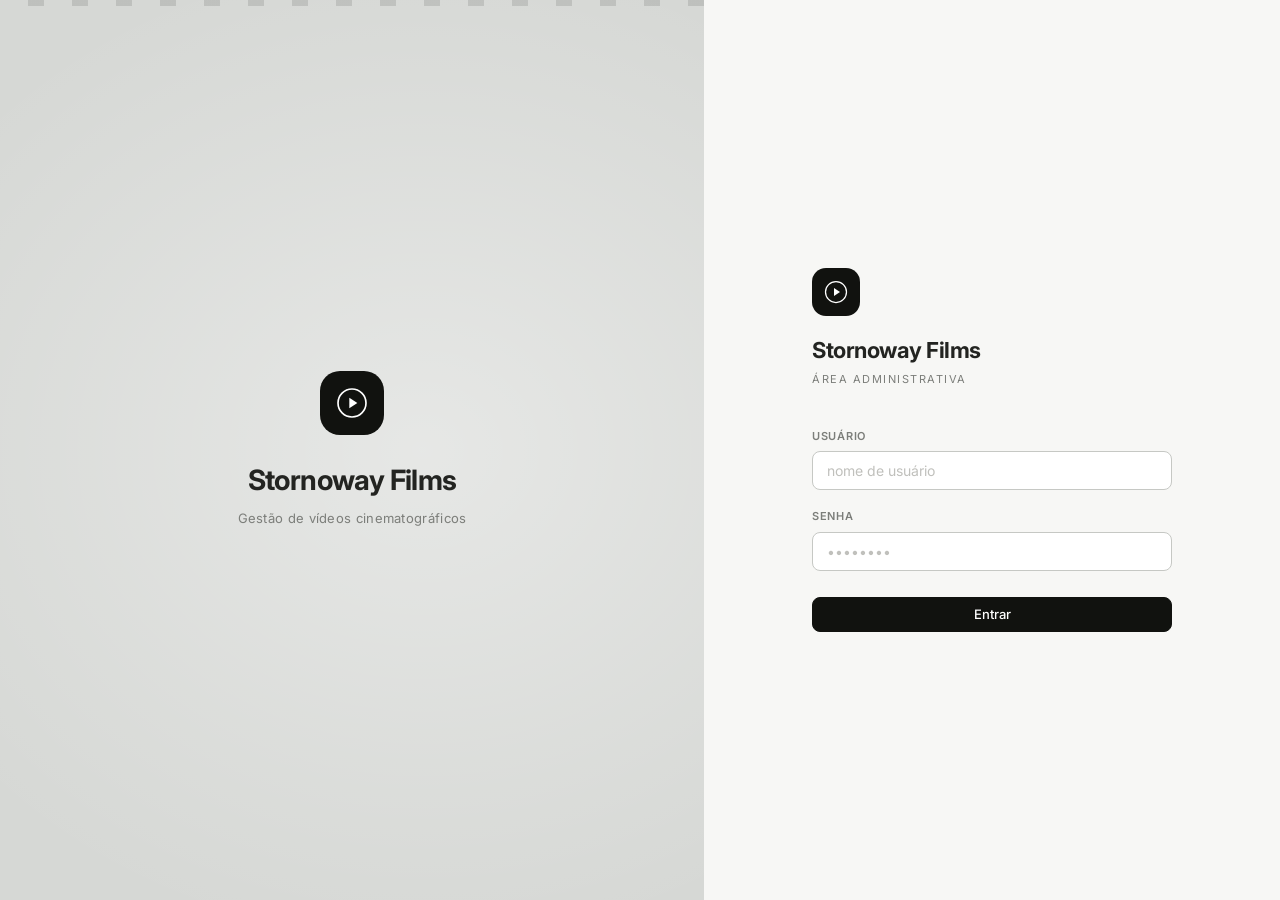
==== commit 99d0a901: "feat: restyle admin to dashboard-like UX and validate API flow" ====
--- a/admin/index.html
+++ b/admin/index.html
@@ -51,63 +51,86 @@
 
   <!-- ─── APP ────────────────────────────────────────────── -->
   <div id="appLayout" class="app-layout" style="display:none">
-
-    <aside id="sidebar" class="sidebar">
-      <div class="sb-brand">
-        <div class="sb-logo">
-          <svg viewBox="0 0 24 24" fill="none"><circle cx="12" cy="12" r="10.5" stroke="currentColor" stroke-width="1.25"/><polygon points="10 8 16 12 10 16" fill="currentColor"/></svg>
-        </div>
-        <div>
-          <span class="sb-name">Stornoway</span>
-          <span class="sb-sub">Films Admin</span>
-        </div>
-      </div>
-      <nav class="sb-nav">
-        <span class="sb-cat">Conteúdo</span>
-        <a href="#" class="sb-link is-active">
-          <svg viewBox="0 0 24 24" fill="none" stroke="currentColor" stroke-width="1.75"><rect x="2" y="3" width="20" height="14" rx="2.5"/><path d="m8 21 4-4 4 4"/></svg>
-          Vídeos do Site
-          <span class="sb-badge" id="videoBadge">6</span>
-        </a>
-      </nav>
-      <div class="sb-foot">
-        <a href="/" target="_blank" rel="noopener" class="sb-foot-link">
-          <svg viewBox="0 0 24 24" fill="none" stroke="currentColor" stroke-width="1.75"><path d="M18 13v6a2 2 0 0 1-2 2H5a2 2 0 0 1-2-2V8a2 2 0 0 1 2-2h6"/><polyline points="15 3 21 3 21 9"/><line x1="10" y1="14" x2="21" y2="3"/></svg>
-          Ver site
-        </a>
-        <button id="logoutBtn" class="sb-foot-link sb-logout">
-          <svg viewBox="0 0 24 24" fill="none" stroke="currentColor" stroke-width="1.75"><path d="M9 21H5a2 2 0 0 1-2-2V5a2 2 0 0 1 2-2h4"/><polyline points="16 17 21 12 16 7"/><line x1="21" y1="12" x2="9" y2="12"/></svg>
-          <span>Sair</span>
-          <span id="sidebarUser" class="sb-username"></span>
-        </button>
-      </div>
-    </aside>
-
-    <div class="main-wrap">
-      <header class="main-header">
-        <button id="menuToggle" class="menu-toggle" aria-label="Abrir menu">
-          <svg viewBox="0 0 24 24" fill="none" stroke="currentColor" stroke-width="2"><line x1="3" y1="6" x2="21" y2="6"/><line x1="3" y1="12" x2="21" y2="12"/><line x1="3" y1="18" x2="21" y2="18"/></svg>
-        </button>
-        <div class="mh-info">
-          <h1 class="mh-title">Gerenciador de Vídeos</h1>
-          <p class="mh-desc">Gerencie os vídeos de cada seção do site</p>
-        </div>
-        <button id="refreshBtn" class="btn btn-ghost btn-sm">
-          <svg viewBox="0 0 24 24" fill="none" stroke="currentColor" stroke-width="2"><polyline points="1 4 1 10 7 10"/><path d="M3.51 15a9 9 0 1 0 .49-3.44"/></svg>
-          Atualizar
-        </button>
-      </header>
-      <main class="main-content">
-        <div id="videoGrid" class="video-grid">
-          <div class="grid-loading">
-            <div class="ld-dots"><span></span><span></span><span></span></div>
-            <p>Carregando vídeos…</p>
+    <div class="dashboard-shell">
+      <aside id="sidebar" class="sidebar">
+        <div class="sb-brand">
+          <div class="sb-logo">
+            <svg viewBox="0 0 24 24" fill="none"><circle cx="12" cy="12" r="10.5" stroke="currentColor" stroke-width="1.25"/><polygon points="10 8 16 12 10 16" fill="currentColor"/></svg>
+          </div>
+          <div>
+            <span class="sb-name">Stornoway</span>
+            <span class="sb-sub">Films Admin</span>
           </div>
         </div>
-      </main>
+
+        <nav class="sb-nav">
+          <span class="sb-cat">Conteúdo</span>
+          <a href="#" class="sb-link is-active">
+            <svg viewBox="0 0 24 24" fill="none" stroke="currentColor" stroke-width="1.75"><rect x="2" y="3" width="20" height="14" rx="2.5"/><path d="m8 21 4-4 4 4"/></svg>
+            Vídeos do Site
+            <span class="sb-badge" id="videoBadge">6</span>
+          </a>
+          <a href="#" class="sb-link sb-link--disabled" aria-disabled="true">Dashboard</a>
+          <a href="#" class="sb-link sb-link--disabled" aria-disabled="true">Relatórios</a>
+          <a href="#" class="sb-link sb-link--disabled" aria-disabled="true">Configurações</a>
+        </nav>
+
+        <div class="sb-foot">
+          <a href="/" target="_blank" rel="noopener" class="sb-foot-link">
+            <svg viewBox="0 0 24 24" fill="none" stroke="currentColor" stroke-width="1.75"><path d="M18 13v6a2 2 0 0 1-2 2H5a2 2 0 0 1-2-2V8a2 2 0 0 1 2-2h6"/><polyline points="15 3 21 3 21 9"/><line x1="10" y1="14" x2="21" y2="3"/></svg>
+            Ver site
+          </a>
+          <button id="logoutBtn" class="sb-foot-link sb-logout">
+            <svg viewBox="0 0 24 24" fill="none" stroke="currentColor" stroke-width="1.75"><path d="M9 21H5a2 2 0 0 1-2-2V5a2 2 0 0 1 2-2h4"/><polyline points="16 17 21 12 16 7"/><line x1="21" y1="12" x2="9" y2="12"/></svg>
+            <span>Sair</span>
+            <span id="sidebarUser" class="sb-username"></span>
+          </button>
+        </div>
+      </aside>
+
+      <div class="main-wrap">
+        <header class="main-header">
+          <button id="menuToggle" class="menu-toggle" aria-label="Abrir menu">
+            <svg viewBox="0 0 24 24" fill="none" stroke="currentColor" stroke-width="2"><line x1="3" y1="6" x2="21" y2="6"/><line x1="3" y1="12" x2="21" y2="12"/><line x1="3" y1="18" x2="21" y2="18"/></svg>
+          </button>
+          <div class="mh-info">
+            <h1 class="mh-title">Welcome, <span id="welcomeUser">Admin</span></h1>
+            <p class="mh-desc">Gerencie os vídeos de cada página do site.</p>
+          </div>
+          <div class="mh-actions">
+            <button id="refreshBtn" class="btn btn-ghost btn-sm">
+              <svg viewBox="0 0 24 24" fill="none" stroke="currentColor" stroke-width="2"><polyline points="1 4 1 10 7 10"/><path d="M3.51 15a9 9 0 1 0 .49-3.44"/></svg>
+              Atualizar
+            </button>
+          </div>
+        </header>
+
+        <main class="main-content">
+          <section class="content-tabs" aria-label="Navegação">
+            <button class="ct-tab is-active" type="button">Video Management</button>
+            <button class="ct-tab" type="button" disabled>Homepage</button>
+            <button class="ct-tab" type="button" disabled>About</button>
+            <button class="ct-tab" type="button" disabled>Contact</button>
+          </section>
+
+          <section class="content-toolbar">
+            <button id="addVideoBtn" class="btn btn-primary btn-sm" type="button">+ Novo Vídeo</button>
+            <div class="toolbar-meta">
+              <span id="videoCountInfo">0 espaços configurados</span>
+            </div>
+          </section>
+
+          <div id="videoGrid" class="video-grid">
+            <div class="grid-loading">
+              <div class="ld-dots"><span></span><span></span><span></span></div>
+              <p>Carregando vídeos...</p>
+            </div>
+          </div>
+        </main>
+      </div>
+
+      <div id="sidebarBackdrop" class="sb-backdrop"></div>
     </div>
-
-    <div id="sidebarBackdrop" class="sb-backdrop"></div>
   </div>
 
   <!-- ─── MODAL ──────────────────────────────────────────── -->
--- a/admin/css/admin.css
+++ b/admin/css/admin.css
@@ -3,27 +3,27 @@
    ================================================================ */
 
 :root {
-  --bg:          #F2F2F0;
+  --bg:          #E9EAE8;
   --white:       #FFFFFF;
-  --border:      #E5E5E2;
-  --border2:     #CECECA;
-  --muted:       #888882;
-  --text:        #1A1A18;
-  --black:       #0C0C0A;
-  --sb-bg:       #0F0F0D;
-  --sb-border:   rgba(255,255,255,.07);
-  --sb-text:     #E0E0DC;
-  --sb-muted:    #555550;
-  --sb-hover:    rgba(255,255,255,.06);
-  --sb-active:   rgba(255,255,255,.11);
-  --sb-w:        230px;
+  --border:      #D8DAD6;
+  --border2:     #C6C8C4;
+  --muted:       #7C7E7A;
+  --text:        #232421;
+  --black:       #11120F;
+  --sb-bg:       #D6D8D5;
+  --sb-border:   #C9CCC7;
+  --sb-text:     #363834;
+  --sb-muted:    #757974;
+  --sb-hover:    #ECEEEA;
+  --sb-active:   #DDF07E;
+  --sb-w:        218px;
   --red:         #DC2626;
   --green:       #16A34A;
   --amber:       #B45309;
   --r:           12px;
   --r-sm:        8px;
   --r-xs:        6px;
-  --sh-card:     0 1px 4px rgba(0,0,0,.04),0 4px 16px rgba(0,0,0,.04);
+  --sh-card:     0 1px 3px rgba(0,0,0,.04),0 8px 22px rgba(0,0,0,.05);
   --sh-modal:    0 24px 80px rgba(0,0,0,.22);
   --font:        'Inter',-apple-system,BlinkMacSystemFont,'Segoe UI',sans-serif;
   --mono:        'SFMono-Regular',Consolas,'Courier New',monospace;
@@ -31,7 +31,7 @@
 
 *,*::before,*::after { box-sizing:border-box;margin:0;padding:0 }
 html { -webkit-text-size-adjust:100% }
-body { font-family:var(--font);background:var(--bg);color:var(--text);font-size:14px;line-height:1.5;min-height:100vh;-webkit-font-smoothing:antialiased }
+body { font-family:var(--font);background:radial-gradient(circle at 80% 100%, #c6d4ef 0%, #e9eae8 32%), var(--bg);color:var(--text);font-size:14px;line-height:1.5;min-height:100vh;-webkit-font-smoothing:antialiased }
 a { text-decoration:none }
 button { font-family:inherit }
 img,video { display:block }
@@ -41,7 +41,7 @@
 
 .login-visual {
   flex:0 0 55%;
-  background:var(--black);
+  background:#D6D8D5;
   position:relative;
   overflow:hidden;
   display:flex;
@@ -50,19 +50,19 @@
 }
 .login-visual::before {
   content:'';position:absolute;inset:0;
-  background:radial-gradient(ellipse 120% 80% at 60% 50%,rgba(255,255,255,.04) 0%,transparent 70%);
+  background:radial-gradient(ellipse 120% 80% at 60% 50%,rgba(255,255,255,.4) 0%,transparent 70%);
 }
 .login-visual::after {
   content:'';position:absolute;top:0;left:0;right:0;height:6px;
-  background:repeating-linear-gradient(90deg,transparent 0,transparent 28px,rgba(255,255,255,.12) 28px,rgba(255,255,255,.12) 44px);
+  background:repeating-linear-gradient(90deg,transparent 0,transparent 28px,rgba(30,32,29,.13) 28px,rgba(30,32,29,.13) 44px);
 }
 .login-visual__text { position:relative;z-index:1;text-align:center;padding:40px }
-.lv-logo { width:64px;height:64px;background:rgba(255,255,255,.08);border-radius:20px;display:flex;align-items:center;justify-content:center;color:#fff;margin:0 auto 24px }
+.lv-logo { width:64px;height:64px;background:#11120F;border-radius:20px;display:flex;align-items:center;justify-content:center;color:#fff;margin:0 auto 24px }
 .lv-logo svg { width:32px;height:32px }
-.lv-title { font-size:28px;font-weight:700;letter-spacing:-.6px;color:#fff;margin-bottom:8px }
-.lv-sub { font-size:13px;color:rgba(255,255,255,.4);letter-spacing:.3px }
-
-.login-panel { flex:0 0 45%;background:var(--white);display:flex;align-items:center;justify-content:center;padding:60px 56px }
+.lv-title { font-size:28px;font-weight:700;letter-spacing:-.6px;color:var(--text);margin-bottom:8px }
+.lv-sub { font-size:13px;color:var(--muted);letter-spacing:.3px }
+
+.login-panel { flex:0 0 45%;background:#F7F7F5;display:flex;align-items:center;justify-content:center;padding:60px 56px }
 .login-card { width:100%;max-width:360px }
 
 .lc-brand { margin-bottom:40px }
@@ -103,22 +103,33 @@
 @keyframes spin { to { transform:rotate(360deg) } }
 
 /* ── APP LAYOUT ────────────────────────────────────────────── */
-.app-layout { display:flex;min-height:100vh }
+.app-layout { min-height:100vh; padding: 22px; }
+
+.dashboard-shell {
+  min-height: calc(100vh - 44px);
+  border: 1px solid var(--border);
+  border-radius: 24px;
+  background: #ECEEEA;
+  display: flex;
+  position: relative;
+  overflow: hidden;
+}
 
 /* ── Sidebar ───────────────────────────────────────────────── */
-.sidebar { position:fixed;inset:0 auto 0 0;width:var(--sb-w);background:var(--sb-bg);display:flex;flex-direction:column;z-index:300;border-right:1px solid var(--sb-border);transition:transform .25s cubic-bezier(.4,0,.2,1) }
+.sidebar { width:var(--sb-w);background:var(--sb-bg);display:flex;flex-direction:column;z-index:300;border-right:1px solid var(--sb-border);transition:transform .25s cubic-bezier(.4,0,.2,1) }
 .sb-brand { display:flex;align-items:center;gap:12px;padding:22px 18px;border-bottom:1px solid var(--sb-border) }
-.sb-logo { width:36px;height:36px;background:rgba(255,255,255,.1);border-radius:10px;display:flex;align-items:center;justify-content:center;color:var(--sb-text);flex-shrink:0 }
+.sb-logo { width:36px;height:36px;background:#11120F;border-radius:10px;display:flex;align-items:center;justify-content:center;color:#fff;flex-shrink:0 }
 .sb-logo svg { width:20px;height:20px }
 .sb-name { display:block;font-size:14px;font-weight:700;color:var(--sb-text);letter-spacing:-.2px;line-height:1.2 }
 .sb-sub { display:block;font-size:10px;color:var(--sb-muted);text-transform:uppercase;letter-spacing:1px }
 .sb-nav { flex:1;padding:12px 10px;overflow-y:auto }
 .sb-cat { display:block;font-size:9px;font-weight:700;text-transform:uppercase;letter-spacing:1.2px;color:var(--sb-muted);padding:14px 10px 6px }
-.sb-link { display:flex;align-items:center;gap:9px;padding:9px 10px;border-radius:8px;font-size:13px;font-weight:500;color:rgba(224,224,220,.6);cursor:pointer;transition:background .15s,color .15s }
+.sb-link { display:flex;align-items:center;gap:9px;padding:10px 12px;border-radius:999px;font-size:13px;font-weight:500;color:var(--sb-text);cursor:pointer;transition:background .15s,color .15s,opacity .15s }
 .sb-link svg { width:16px;height:16px;flex-shrink:0 }
 .sb-link:hover { background:var(--sb-hover);color:var(--sb-text) }
-.sb-link.is-active { background:var(--sb-active);color:var(--sb-text) }
-.sb-badge { margin-left:auto;background:rgba(255,255,255,.1);color:var(--sb-text);font-size:10px;font-weight:700;padding:2px 7px;border-radius:20px }
+.sb-link.is-active { background:var(--sb-active);color:#2C3312 }
+.sb-link--disabled { opacity:.5; pointer-events:none; }
+.sb-badge { margin-left:auto;background:rgba(0,0,0,.08);color:#2C3312;font-size:10px;font-weight:700;padding:2px 7px;border-radius:20px }
 .sb-foot { padding:10px 10px 14px;border-top:1px solid var(--sb-border) }
 .sb-foot-link { display:flex;align-items:center;gap:9px;padding:9px 10px;border-radius:8px;font-size:13px;color:var(--sb-muted);background:none;border:none;font-family:inherit;cursor:pointer;transition:background .15s,color .15s;text-align:left;width:100%;text-decoration:none }
 .sb-foot-link svg { width:15px;height:15px;flex-shrink:0 }
@@ -128,18 +139,64 @@
 .sb-backdrop { display:none;position:fixed;inset:0;background:rgba(0,0,0,.5);z-index:299;backdrop-filter:blur(2px) }
 
 /* ── Main ──────────────────────────────────────────────────── */
-.main-wrap { flex:1;margin-left:var(--sb-w);display:flex;flex-direction:column;min-height:100vh }
-.main-header { background:var(--white);border-bottom:1px solid var(--border);padding:20px 36px;display:flex;align-items:center;gap:16px;position:sticky;top:0;z-index:200 }
+.main-wrap { flex:1;display:flex;flex-direction:column;min-height:100% }
+.main-header { background:#ECEEEA;border-bottom:1px solid var(--border);padding:18px 22px;display:flex;align-items:center;gap:16px;position:sticky;top:0;z-index:200 }
 .menu-toggle { display:none;background:none;border:none;cursor:pointer;color:var(--muted);padding:4px;border-radius:6px;transition:background .15s;flex-shrink:0 }
 .menu-toggle svg { width:20px;height:20px }
 .menu-toggle:hover { background:var(--border);color:var(--text) }
 .mh-info { flex:1 }
-.mh-title { font-size:18px;font-weight:700;letter-spacing:-.4px;color:var(--text);margin-bottom:1px }
+.mh-title { font-size:30px;font-weight:700;letter-spacing:-.8px;color:var(--text);margin-bottom:2px; line-height:1 }
 .mh-desc { font-size:12px;color:var(--muted) }
-.main-content { padding:28px 36px;flex:1 }
+.mh-actions { display:flex; align-items:center; gap:10px; }
+.main-content { padding:16px 22px 22px;flex:1 }
+
+.content-tabs {
+  background: #DDDEDB;
+  border: 1px solid var(--border);
+  border-radius: 999px;
+  padding: 4px;
+  display: flex;
+  gap: 4px;
+  margin-bottom: 12px;
+  overflow-x: auto;
+}
+
+.ct-tab {
+  border: none;
+  background: transparent;
+  color: #555954;
+  padding: 8px 13px;
+  border-radius: 999px;
+  font-size: 12px;
+  font-weight: 600;
+  white-space: nowrap;
+}
+
+.ct-tab.is-active {
+  background: #F5F6F2;
+  color: #242821;
+  box-shadow: inset 0 0 0 1px #D6D8D2;
+}
+
+.content-toolbar {
+  background: #F5F6F2;
+  border: 1px solid var(--border);
+  border-radius: 14px;
+  padding: 10px 12px;
+  display: flex;
+  align-items: center;
+  justify-content: space-between;
+  margin-bottom: 14px;
+}
+
+.toolbar-meta {
+  font-size: 12px;
+  color: var(--muted);
+  font-weight: 600;
+}
 
 /* ── VIDEO GRID ────────────────────────────────────────────── */
-.video-grid { display:grid;grid-template-columns:repeat(auto-fill,minmax(290px,1fr));gap:18px }
+.video-grid { display:grid;grid-template-columns:repeat(auto-fill,minmax(295px,1fr));gap:16px }
 .grid-loading { grid-column:1/-1;text-align:center;padding:80px 0;color:var(--muted);font-size:13px }
 .ld-dots { display:flex;justify-content:center;gap:5px;margin-bottom:14px }
 .ld-dots span { width:7px;height:7px;border-radius:50%;background:var(--border2);animation:ldBounce .9s infinite ease-in-out both }
@@ -148,7 +205,7 @@
 @keyframes ldBounce { 0%,80%,100% { transform:scale(.6);opacity:.3 } 40% { transform:scale(1);opacity:1 } }
 
 /* ── VIDEO CARD ────────────────────────────────────────────── */
-.video-card { background:var(--white);border:1.5px solid var(--border);border-radius:var(--r);overflow:hidden;box-shadow:var(--sh-card);transition:box-shadow .2s,border-color .2s,transform .15s }
+.video-card { background:#F9FAF7;border:1px solid var(--border);border-radius:14px;overflow:hidden;box-shadow:var(--sh-card);transition:box-shadow .2s,border-color .2s,transform .15s }
 .video-card:hover { box-shadow:0 6px 28px rgba(0,0,0,.1);border-color:var(--border2);transform:translateY(-2px) }
 .video-card--empty { border-style:dashed }
 .video-card--empty:hover { border-color:var(--text);border-style:dashed }
@@ -231,10 +288,11 @@
   .login-panel { flex:1;padding:48px 36px }
 }
 @media (max-width:768px) {
-  .sidebar { transform:translateX(-100%) }
+  .app-layout { padding: 0 }
+  .dashboard-shell { border-radius: 0; min-height: 100vh }
+  .sidebar { position: fixed; inset: 0 auto 0 0; transform:translateX(-100%) }
   .sidebar.is-open { transform:none }
   .sb-backdrop.is-open { display:block }
-  .main-wrap { margin-left:0 }
   .menu-toggle { display:flex }
   .main-header { padding:16px 20px }
   .main-content { padding:20px }
